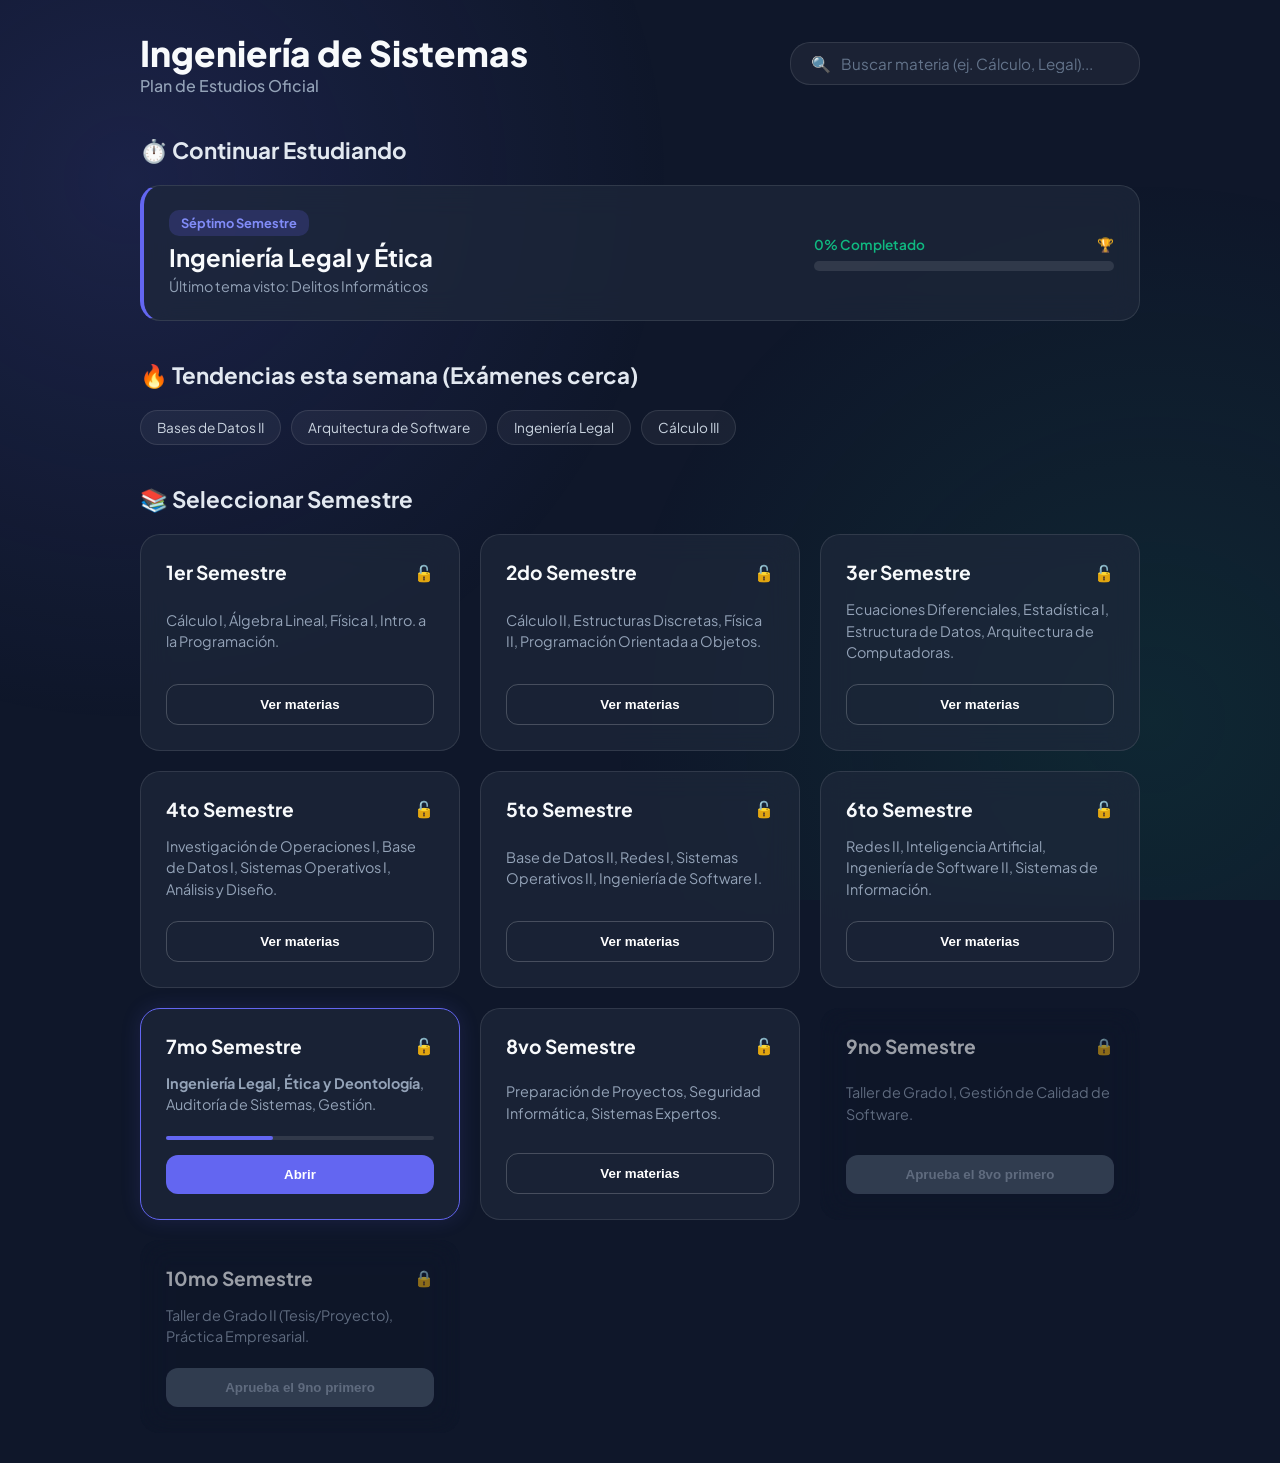
==== estilos-inicio.html @ 5c86cc78 "Add files via upload" ====
<!DOCTYPE html>
<html lang="es">
<head>
    <meta charset="UTF-8">
    <meta name="viewport" content="width=device-width, initial-scale=1.0">
    <title>Seleccionar Semestre | Ingeniería de Sistemas</title>
    <link rel="preconnect" href="https://fonts.googleapis.com">
    <link rel="preconnect" href="https://fonts.gstatic.com" crossorigin>
    <link href="https://fonts.googleapis.com/css2?family=Plus+Jakarta+Sans:wght@400;500;600;700;800&display=swap" rel="stylesheet">
    <link rel="stylesheet" href="estilos-inicio.css">
</head>
<body>

    <div class="bg-glow"></div>

    <div class="dashboard-container">
        
        <header class="top-nav">
            <div>
                <h1>Ingeniería de Sistemas</h1>
                <p class="subtitle">Plan de Estudios Oficial</p>
            </div>
            <div class="search-box">
                <span>🔍</span>
                <input type="text" id="buscador" placeholder="Buscar materia (ej. Cálculo, Legal)..." onkeyup="filtrarMaterias()">
            </div>
        </header>

        <section class="continue-section">
            <h2>⏱️ Continuar Estudiando</h2>
            <div class="glass-card active-course" onclick="location.href='ING-LEGAL.html'" tabindex="0" role="button" aria-label="Continuar Ingeniería Legal">
                <div class="course-info">
                    <span class="badge">Séptimo Semestre</span>
                    <h3>Ingeniería Legal y Ética</h3>
                    <p>Último tema visto: Delitos Informáticos</p>
                </div>
                <div class="progress-module">
                    <div class="progress-text">
                        <span id="progreso-texto">0% Completado</span>
                        <span>🏆</span>
                    </div>
                    <div class="progress-bar-bg">
                        <div class="progress-bar-fill" id="barra-legal"></div>
                    </div>
                </div>
            </div>
        </section>

        <section class="popular-section">
            <h2>🔥 Tendencias esta semana (Exámenes cerca)</h2>
            <div class="tags-container" id="tags-filtros">
                <span class="tag">Bases de Datos II</span>
                <span class="tag">Arquitectura de Software</span>
                <span class="tag">Ingeniería Legal</span>
                <span class="tag">Cálculo III</span>
            </div>
        </section>

        <section class="semesters-section">
            <h2>📚 Seleccionar Semestre</h2>
            
<div class="grid-semestres" id="grid-semestres">
                
                <div class="glass-card semester-card" data-materias="calculo i algebra lineal fisica i introduccion a la programacion">
                    <div class="card-header">
                        <h3>1er Semestre</h3>
                        <span class="status open">🔓</span>
                    </div>
                    <p>Cálculo I, Álgebra Lineal, Física I, Intro. a la Programación.</p>
                    <button class="btn-outline">Ver materias</button>
                </div>

                <div class="glass-card semester-card" data-materias="calculo ii estructuras discretas fisica ii programacion orientada a objetos">
                    <div class="card-header">
                        <h3>2do Semestre</h3>
                        <span class="status open">🔓</span>
                    </div>
                    <p>Cálculo II, Estructuras Discretas, Física II, Programación Orientada a Objetos.</p>
                    <button class="btn-outline">Ver materias</button>
                </div>

                <div class="glass-card semester-card" data-materias="ecuaciones diferenciales estadistica i estructura de datos arquitectura de computadoras">
                    <div class="card-header">
                        <h3>3er Semestre</h3>
                        <span class="status open">🔓</span>
                    </div>
                    <p>Ecuaciones Diferenciales, Estadística I, Estructura de Datos, Arquitectura de Computadoras.</p>
                    <button class="btn-outline">Ver materias</button>
                </div>

                <div class="glass-card semester-card" data-materias="investigacion de operaciones base de datos i sistemas operativos i analisis y diseño">
                    <div class="card-header">
                        <h3>4to Semestre</h3>
                        <span class="status open">🔓</span>
                    </div>
                    <p>Investigación de Operaciones I, Base de Datos I, Sistemas Operativos I, Análisis y Diseño.</p>
                    <button class="btn-outline">Ver materias</button>
                </div>

                <div class="glass-card semester-card" data-materias="base de datos ii redes de computadoras i sistemas operativos ii ingenieria de software i">
                    <div class="card-header">
                        <h3>5to Semestre</h3>
                        <span class="status open">🔓</span>
                    </div>
                    <p>Base de Datos II, Redes I, Sistemas Operativos II, Ingeniería de Software I.</p>
                    <button class="btn-outline">Ver materias</button>
                </div>

                <div class="glass-card semester-card" data-materias="redes de computadoras ii inteligencia artificial ingenieria de software ii sistemas de informacion geografica">
                    <div class="card-header">
                        <h3>6to Semestre</h3>
                        <span class="status open">🔓</span>
                    </div>
                    <p>Redes II, Inteligencia Artificial, Ingeniería de Software II, Sistemas de Información.</p>
                    <button class="btn-outline">Ver materias</button>
                </div>

                <div class="glass-card semester-card highlight" data-materias="legal etica deontologia auditoria de sistemas" onclick="location.href='7mo-sem.html'" tabindex="0" role="button">
                    <div class="card-header">
                        <h3>7mo Semestre</h3>
                        <span class="status open">🔓</span>
                    </div>
                    <p><strong>Ingeniería Legal, Ética y Deontología</strong>, Auditoría de Sistemas, Gestión.</p>
                    <div class="mini-progress"><div class="mini-fill" style="width: 40%;"></div></div>
                    <button class="btn-primary">Abrir</button>
                </div>

                <div class="glass-card semester-card" data-materias="preparacion y evaluacion de proyectos seguridad informatica sistemas expertos">
                    <div class="card-header">
                        <h3>8vo Semestre</h3>
                        <span class="status open">🔓</span>
                    </div>
                    <p>Preparación de Proyectos, Seguridad Informática, Sistemas Expertos.</p>
                    <button class="btn-outline">Ver materias</button>
                </div>

                <div class="glass-card semester-card locked" data-materias="taller de grado i gestion de calidad de software">
                    <div class="card-header">
                        <h3>9no Semestre</h3>
                        <span class="status closed">🔒</span>
                    </div>
                    <p>Taller de Grado I, Gestión de Calidad de Software.</p>
                    <button class="btn-disabled" disabled>Aprueba el 8vo primero</button>
                </div>

                <div class="glass-card semester-card locked" data-materias="taller de grado ii tesis proyecto de grado practica empresarial">
                    <div class="card-header">
                        <h3>10mo Semestre</h3>
                        <span class="status closed">🔒</span>
                    </div>
                    <p>Taller de Grado II (Tesis/Proyecto), Práctica Empresarial.</p>
                    <button class="btn-disabled" disabled>Aprueba el 9no primero</button>
                </div>

            </div>

            </div>
            
            <p id="mensaje-error" style="display: none; text-align: center; color: #94a3b8; margin-top: 30px; font-weight: 500;">
                No se encontraron materias con esa búsqueda. 😕
            </p>
        </section>

    </div>

    <script src="estilos-inicio.js"></script>
</body>
</html>
---- estilos-inicio.css ----
* { box-sizing: border-box; margin: 0; padding: 0; }

:root {
    --primary: #6366f1;
    --primary-hover: #4f46e5;
    --success: #10b981;
    --warning: #f59e0b;
    --locked: #475569;
    --glass-bg: rgba(30, 41, 59, 0.7);
    --text: #f8fafc;
}

body {
    font-family: 'Plus Jakarta Sans', sans-serif;
    background: #0f172a;
    color: var(--text);
    min-height: 100vh;
    padding: 30px 20px;
}

/* Optimización GPU */
.bg-glow {
    position: fixed; top: 0; left: 0; width: 100%; height: 100%; z-index: -1;
    background: radial-gradient(circle at 10% 20%, rgba(99, 102, 241, 0.15) 0%, transparent 40%),
                radial-gradient(circle at 90% 80%, rgba(16, 185, 129, 0.1) 0%, transparent 40%);
    transform: translateZ(0);
    will-change: transform;
}

.dashboard-container {
    max-width: 1000px;
    margin: 0 auto;
    animation: fadeIn 0.6s ease-out;
}

h1 { font-size: 2.2rem; font-weight: 800; }
h2 { font-size: 1.4rem; font-weight: 700; margin-bottom: 20px; color: #e2e8f0; }
.subtitle { color: #94a3b8; font-weight: 500; }

.top-nav {
    display: flex; justify-content: space-between; align-items: center; margin-bottom: 40px; flex-wrap: wrap; gap: 20px;
}

.search-box {
    display: flex; align-items: center; background: rgba(255, 255, 255, 0.05); border: 1px solid rgba(255, 255, 255, 0.1);
    border-radius: 20px; padding: 10px 20px; width: 100%; max-width: 350px; transition: all 0.3s;
}
.search-box:focus-within { border-color: var(--primary); background: rgba(255, 255, 255, 0.1); }
.search-box input {
    background: transparent; border: none; color: white; width: 100%; margin-left: 10px; font-family: inherit; font-size: 0.95rem; outline: none;
}
.search-box input::placeholder { color: #64748b; }

/* Optimización GPU en tarjetas */
.glass-card {
    background: var(--glass-bg); backdrop-filter: blur(15px); -webkit-backdrop-filter: blur(15px);
    border: 1px solid rgba(255, 255, 255, 0.1); border-radius: 20px; padding: 25px;
    transition: transform 0.3s ease, box-shadow 0.3s ease;
    -webkit-backface-visibility: hidden; backface-visibility: hidden;
}

.continue-section { margin-bottom: 40px; }
.active-course {
    display: flex; justify-content: space-between; align-items: center; cursor: pointer; border-left: 4px solid var(--primary); flex-wrap: wrap; gap: 20px;
}
.active-course:hover { transform: translateY(-5px); box-shadow: 0 15px 30px rgba(99, 102, 241, 0.2); }
.badge { background: rgba(99, 102, 241, 0.2); color: #818cf8; padding: 5px 12px; border-radius: 10px; font-size: 0.8rem; font-weight: bold; }
.course-info h3 { font-size: 1.5rem; margin: 10px 0 5px; }
.course-info p { color: #94a3b8; font-size: 0.9rem; }

.progress-module { flex-grow: 1; max-width: 300px; min-width: 200px; }
.progress-text { display: flex; justify-content: space-between; font-size: 0.85rem; font-weight: 600; margin-bottom: 8px; color: var(--success); }
.progress-bar-bg { background: rgba(255,255,255,0.1); height: 10px; border-radius: 10px; overflow: hidden; }
.progress-bar-fill { background: var(--success); height: 100%; width: 0%; transition: width 1s ease-out; }

.popular-section { margin-bottom: 40px; }
.tags-container { display: flex; gap: 10px; flex-wrap: wrap; }
.tag { background: rgba(255,255,255,0.05); border: 1px solid rgba(255,255,255,0.1); padding: 8px 16px; border-radius: 20px; font-size: 0.85rem; color: #cbd5e1; cursor: pointer; transition: 0.2s; user-select: none; }
.tag:hover { background: var(--primary); color: white; border-color: var(--primary); }

.grid-semestres { display: grid; grid-template-columns: repeat(auto-fit, minmax(280px, 1fr)); gap: 20px; }

.semester-card { display: flex; flex-direction: column; justify-content: space-between; }
.card-header { display: flex; justify-content: space-between; align-items: center; margin-bottom: 15px; }
.semester-card h3 { font-size: 1.2rem; }
.semester-card p { color: #94a3b8; font-size: 0.9rem; margin-bottom: 20px; line-height: 1.5; }

.btn-outline { background: transparent; border: 1px solid rgba(255,255,255,0.2); color: white; padding: 12px; border-radius: 12px; cursor: pointer; font-weight: 600; transition: 0.3s; }
.btn-outline:hover { background: rgba(255,255,255,0.1); border-color: white; }
.btn-primary { background: var(--primary); border: none; color: white; padding: 12px; border-radius: 12px; cursor: pointer; font-weight: 600; transition: 0.3s; }
.btn-primary:hover { background: var(--primary-hover); }

.highlight { border-color: var(--primary); box-shadow: 0 0 20px rgba(99, 102, 241, 0.15); cursor: pointer; }
.highlight:hover { transform: translateY(-5px); box-shadow: 0 10px 30px rgba(99, 102, 241, 0.3); }
.mini-progress { background: rgba(255,255,255,0.1); height: 4px; border-radius: 4px; margin-bottom: 15px; }
.mini-fill { background: var(--primary); height: 100%; border-radius: 4px; }

.locked { opacity: 0.6; background: rgba(15, 23, 42, 0.5); border-color: transparent; }
.btn-disabled { background: var(--locked); border: none; color: #94a3b8; padding: 12px; border-radius: 12px; font-weight: 600; cursor: not-allowed; }

@keyframes fadeIn { from { opacity: 0; transform: translateY(10px); } to { opacity: 1; transform: translateY(0); } }

@media (max-width: 600px) {
    .top-nav { flex-direction: column; align-items: flex-start; }
    .search-box { max-width: 100%; }
    h1 { font-size: 1.8rem; }
}

/* --- NUEVO: Estilos de accesibilidad para teclado --- */
.active-course:focus, .highlight:focus {
    outline: 2px solid var(--success);
    outline-offset: 4px;
}
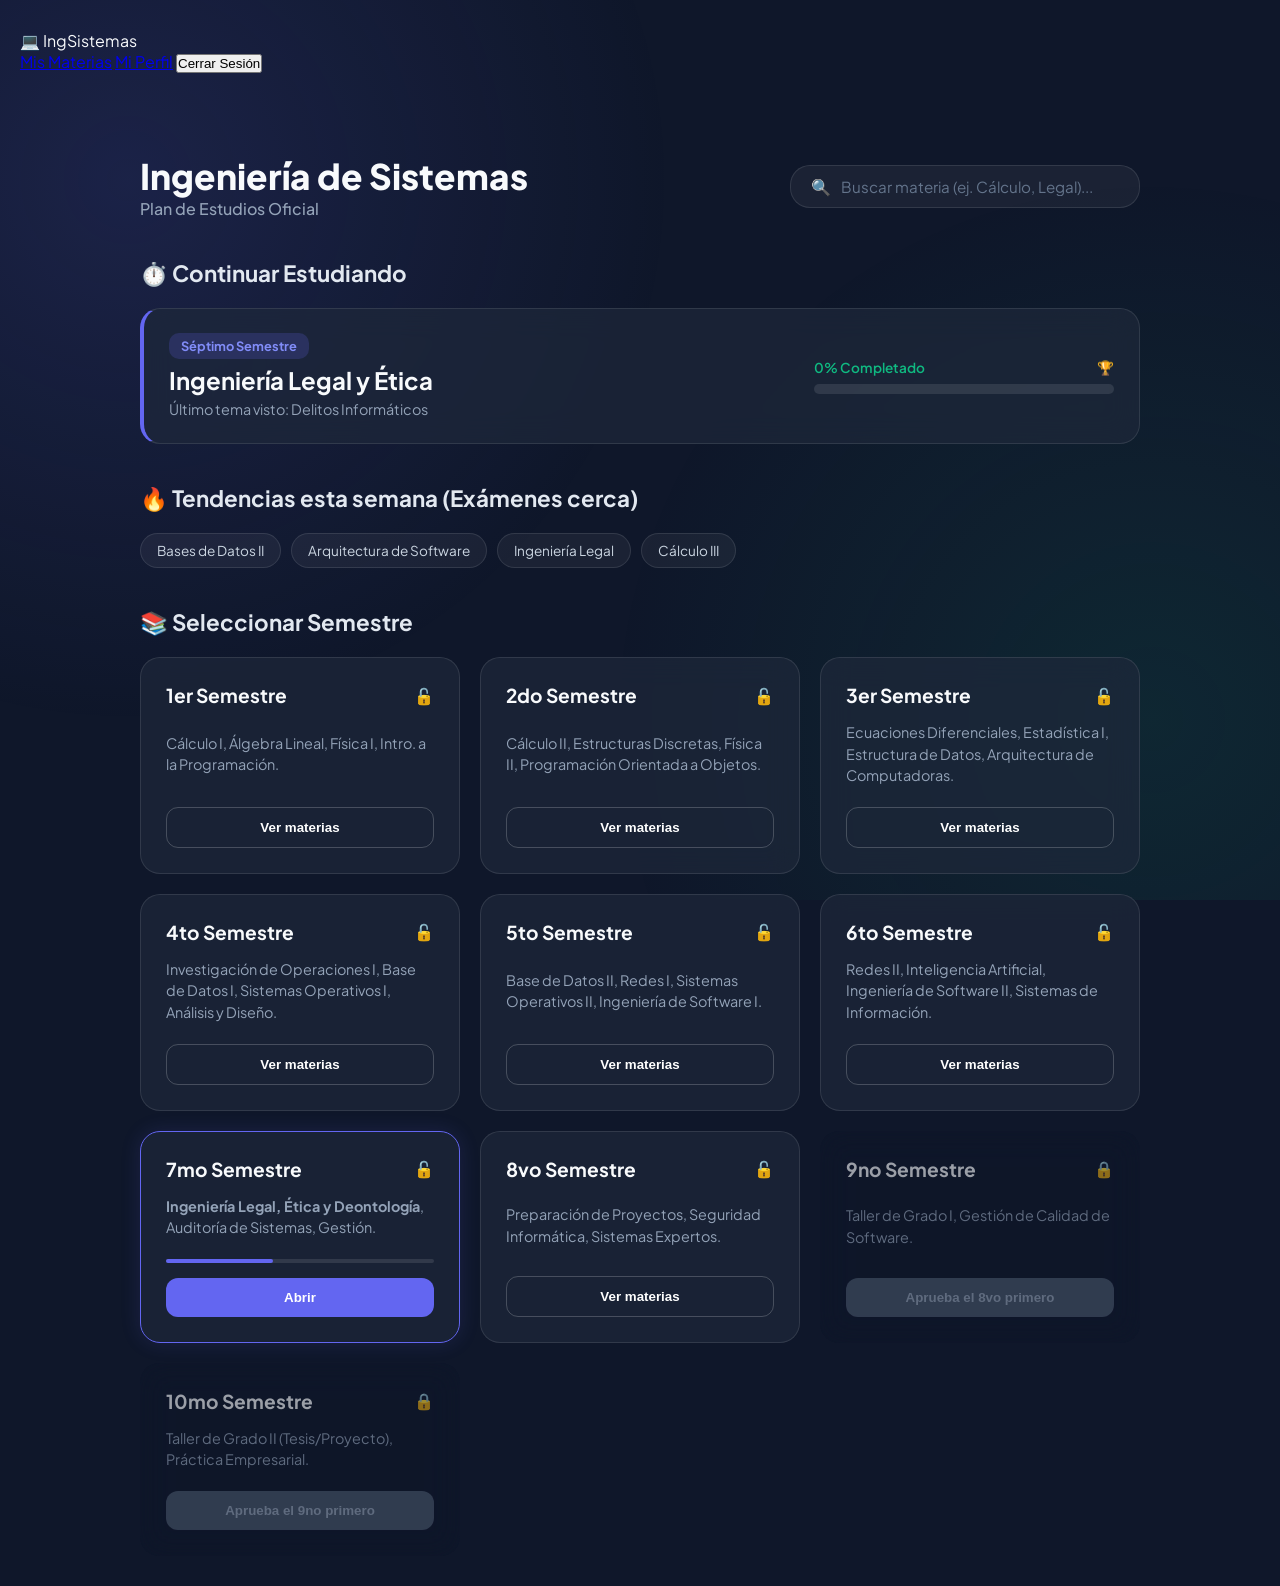
==== commit 93878950: "estilos-inicio.html" ====
--- a/estilos-inicio.html
+++ b/estilos-inicio.html
@@ -13,7 +13,19 @@
 
     <div class="bg-glow"></div>
 
-    <div class="dashboard-container">
+    <nav class="glass-navbar">
+        <div class="nav-logo">
+            <span class="icon-logo">💻</span>
+            <span class="logo-text">IngSistemas</span>
+        </div>
+        <div class="nav-links">
+            <a href="estilos-inicio.html" class="nav-item active">Mis Materias</a>
+            <a href="#" class="nav-item">Mi Perfil</a>
+            <button onclick="cerrarSesion()" class="btn-logout">Cerrar Sesión</button>
+        </div>
+    </nav>
+
+    <div class="dashboard-container" style="padding-top: 80px;">
         
         <header class="top-nav">
             <div>
@@ -59,7 +71,7 @@
         <section class="semesters-section">
             <h2>📚 Seleccionar Semestre</h2>
             
-<div class="grid-semestres" id="grid-semestres">
+            <div class="grid-semestres" id="grid-semestres">
                 
                 <div class="glass-card semester-card" data-materias="calculo i algebra lineal fisica i introduccion a la programacion">
                     <div class="card-header">
@@ -153,8 +165,6 @@
                 </div>
 
             </div>
-
-            </div>
             
             <p id="mensaje-error" style="display: none; text-align: center; color: #94a3b8; margin-top: 30px; font-weight: 500;">
                 No se encontraron materias con esa búsqueda. 😕
@@ -165,4 +175,4 @@
 
     <script src="estilos-inicio.js"></script>
 </body>
-</html>+</html>
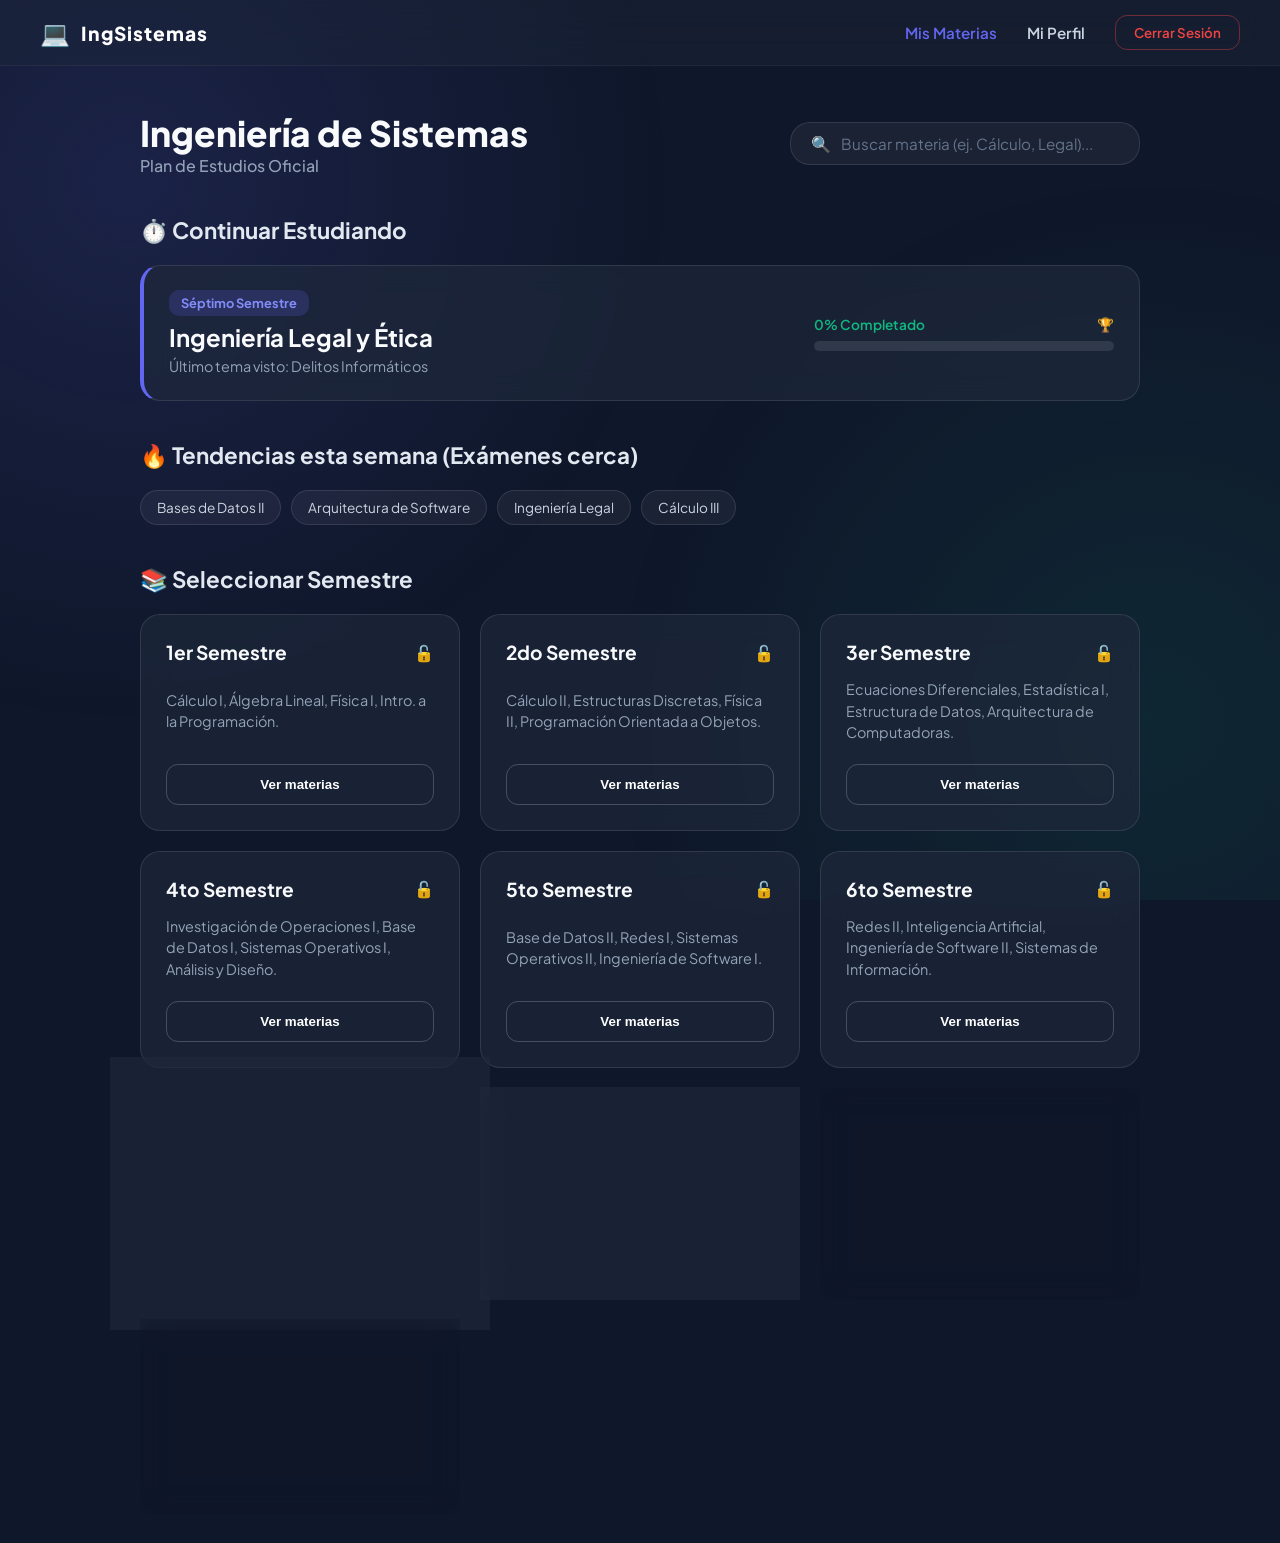
==== commit 6ad806fc: "estilos-inicio.html Updated the onclick event for the active course card to use 'abrirMateria' funct" ====
--- a/estilos-inicio.html
+++ b/estilos-inicio.html
@@ -40,7 +40,7 @@
 
         <section class="continue-section">
             <h2>⏱️ Continuar Estudiando</h2>
-            <div class="glass-card active-course" onclick="location.href='ING-LEGAL.html'" tabindex="0" role="button" aria-label="Continuar Ingeniería Legal">
+            <div class="glass-card active-course" onclick="abrirMateria('ING-LEGAL.html')" tabindex="0" role="button" aria-label="Continuar Ingeniería Legal">
                 <div class="course-info">
                     <span class="badge">Séptimo Semestre</span>
                     <h3>Ingeniería Legal y Ética</h3>
@@ -127,7 +127,7 @@
                     <button class="btn-outline">Ver materias</button>
                 </div>
 
-                <div class="glass-card semester-card highlight" data-materias="legal etica deontologia auditoria de sistemas" onclick="location.href='7mo-sem.html'" tabindex="0" role="button">
+                <div class="glass-card semester-card highlight" data-materias="legal etica deontologia auditoria de sistemas" onclick="abrirMateria('7mo-sem.html')" tabindex="0" role="button">
                     <div class="card-header">
                         <h3>7mo Semestre</h3>
                         <span class="status open">🔓</span>
--- a/estilos-inicio.css
+++ b/estilos-inicio.css
@@ -1,3 +1,4 @@
+
 * { box-sizing: border-box; margin: 0; padding: 0; }
 
 :root {
@@ -106,8 +107,92 @@
     h1 { font-size: 1.8rem; }
 }
 
-/* --- NUEVO: Estilos de accesibilidad para teclado --- */
+/* --- Accesibilidad para teclado --- */
 .active-course:focus, .highlight:focus {
     outline: 2px solid var(--success);
     outline-offset: 4px;
-}+}
+
+/* ========================================= */
+/* ESTILOS DEL MENÚ DE NAVEGACIÓN (NAVBAR)   */
+/* ========================================= */
+.glass-navbar {
+    position: fixed; /* Se queda pegado arriba */
+    top: 0;
+    left: 0;
+    width: 100%;
+    background: rgba(30, 41, 59, 0.4);
+    backdrop-filter: blur(15px);
+    -webkit-backdrop-filter: blur(15px);
+    border-bottom: 1px solid rgba(255, 255, 255, 0.05);
+    padding: 15px 40px;
+    display: flex;
+    justify-content: space-between;
+    align-items: center;
+    z-index: 2000; /* Para que siempre esté por encima de todo */
+}
+
+.nav-logo {
+    display: flex;
+    align-items: center;
+    gap: 10px;
+    font-size: 1.2rem;
+    font-weight: 800;
+    color: white;
+    letter-spacing: 1px;
+}
+
+.icon-logo { font-size: 1.5rem; }
+
+.nav-links {
+    display: flex;
+    align-items: center;
+    gap: 30px;
+}
+
+.nav-item {
+    color: #cbd5e1;
+    text-decoration: none;
+    font-weight: 600;
+    font-size: 0.95rem;
+    transition: color 0.3s;
+}
+
+.nav-item:hover, .nav-item.active {
+    color: var(--primary); /* Se pinta de morado al pasar el mouse */
+}
+
+/* Botón sutil de Cerrar Sesión */
+.btn-logout {
+    background: transparent;
+    border: 1px solid rgba(239, 68, 68, 0.4); /* Rojo sutil */
+    color: #ef4444;
+    padding: 8px 18px;
+    border-radius: 12px;
+    font-weight: 600;
+    cursor: pointer;
+    font-family: inherit;
+    transition: all 0.3s;
+}
+
+.btn-logout:hover {
+    background: rgba(239, 68, 68, 0.15);
+    border-color: #ef4444;
+    transform: translateY(-2px);
+}
+
+/* Responsividad para celulares */
+@media (max-width: 600px) {
+    .glass-navbar {
+        padding: 15px 20px;
+        flex-direction: column;
+        gap: 15px;
+    }
+    .nav-links {
+        width: 100%;
+        justify-content: space-between;
+        gap: 10px;
+    }
+    .nav-item { font-size: 0.85rem; }
+    .btn-logout { padding: 6px 12px; font-size: 0.85rem; }
+}
